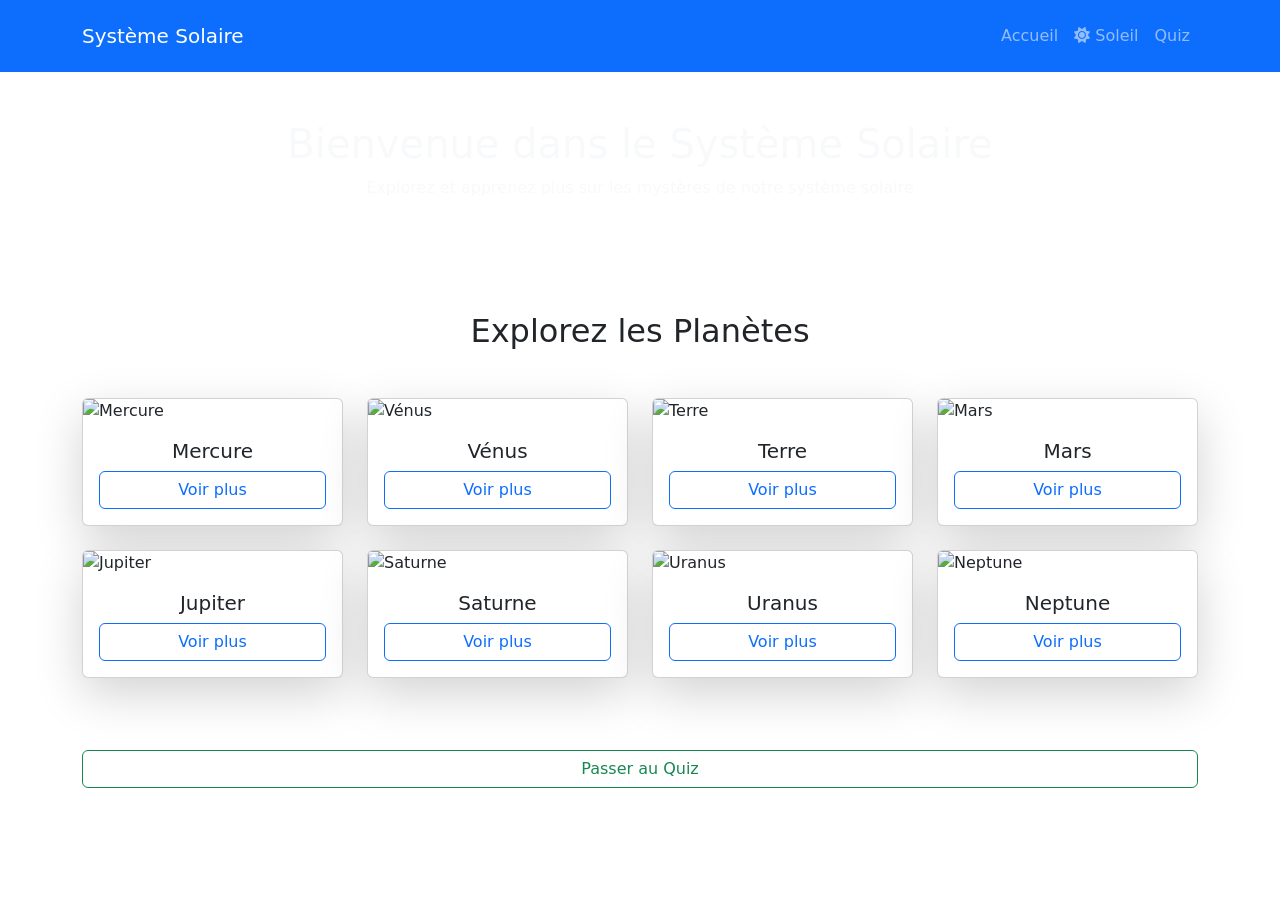
==== index.html @ 46d624e4 "html" ====
<!DOCTYPE html>
<html lang="fr">
<head>
    <meta charset="UTF-8">
    <meta name="viewport" content="width=device-width, initial-scale=1.0">
    <title>Système Solaire Interactif</title>
    <link href="https://cdn.jsdelivr.net/npm/bootstrap@5.3.0/dist/css/bootstrap.min.css" rel="stylesheet">
    <link rel="stylesheet" href="style.css">
    <link rel="stylesheet" href="https://cdnjs.cloudflare.com/ajax/libs/font-awesome/6.0.0-beta3/css/all.min.css">
</head>
<body>

    <!-- Navigation Bar -->
    <nav class="navbar navbar-expand-lg navbar-dark bg-primary py-3">
        <div class="container">
            <a class="navbar-brand" href="index.html">Système Solaire</a>
            <button class="navbar-toggler" type="button" data-bs-toggle="collapse" data-bs-target="#navbarNav" aria-controls="navbarNav" aria-expanded="false" aria-label="Toggle navigation">
                <span class="navbar-toggler-icon"></span>
            </button>
            <div class="collapse navbar-collapse" id="navbarNav">
                <ul class="navbar-nav ms-auto">
                    <li class="nav-item">
                        <a class="nav-link" href="sol.html">Accueil</a>
                    </li>
                    <li class="nav-item">
                        <a class="nav-link" href="sun.html"><i class="fas fa-sun"></i> Soleil</a>
                    </li>
                    <li class="nav-item">
                        <a class="nav-link" href="quiz.html">Quiz</a>
                    </li>
                </ul>
            </div>
        </div>
    </nav>

    <!-- Header Section -->
    <header class="header-section text-center text-light py-5">
        <h1>Bienvenue dans le Système Solaire</h1>
        <p>Explorez et apprenez plus sur les mystères de notre système solaire</p>
    </header>

    <!-- Planets Section -->
    <section id="planets" class="container my-5">
        <h2 class="text-center mb-5">Explorez les Planètes</h2>
        <div class="row justify-content-center">

            <!-- Planet Cards -->
            <div class="col-md-3 mb-4">
                <div class="card planet-card shadow-lg">
                    <img src="https://th.bing.com/th?id=OIP.9H1wqdjFijWxZup99MgnwQHaHZ&w=250&h=249&c=8&rs=1&qlt=90&o=6&dpr=1.3&pid=3.1&rm=2" class="card-img-top" alt="Mercure">
                    <div class="card-body text-center">
                        <h5 class="card-title">Mercure</h5>
                        <a href="planet.html?name=Mercure" class="btn btn-outline-primary w-100">Voir plus</a>
                    </div>
                </div>
            </div>

            <div class="col-md-3 mb-4">
                <div class="card planet-card shadow-lg">
                    <img src="https://th.bing.com/th/id/OIP.YAyo6GYBnQLCsGMx4Mv5ygHaHa?w=207&h=207&c=7&r=0&o=5&dpr=1.3&pid=1.7" class="card-img-top" alt="Vénus">
                    <div class="card-body text-center">
                        <h5 class="card-title">Vénus</h5>
                        <a href="planet.html?name=Vénus" class="btn btn-outline-primary w-100">Voir plus</a>
                    </div>
                </div>
            </div>

            <div class="col-md-3 mb-4">
                <div class="card planet-card shadow-lg">
                    <img src="https://upload.wikimedia.org/wikipedia/commons/9/97/The_Earth_seen_from_Apollo_17.jpg" class="card-img-top" alt="Terre">
                    <div class="card-body text-center">
                        <h5 class="card-title">Terre</h5>
                        <a href="planet.html?name=Terre" class="btn btn-outline-primary w-100">Voir plus</a>
                    </div>
                </div>
            </div>

            <div class="col-md-3 mb-4">
                <div class="card planet-card shadow-lg">
                    <img src="https://th.bing.com/th/id/OIP.C-wlqwznUS-AUs5MKNgfHAHaHQ?w=209&h=205&c=7&r=0&o=5&dpr=1.3&pid=1.7" class="card-img-top" alt="Mars">
                    <div class="card-body text-center">
                        <h5 class="card-title">Mars</h5>
                        <a href="planet.html?name=Mars" class="btn btn-outline-primary w-100">Voir plus</a>
                    </div>
                </div>
            </div>

            <div class="col-md-3 mb-4">
                <div class="card planet-card shadow-lg">
                    <img src="https://th.bing.com/th/id/OIP.q_aVSekcJR5Qf9bzpH1jTAHaHa?w=184&h=184&c=7&r=0&o=5&dpr=1.3&pid=1.7" class="card-img-top" alt="Jupiter">
                    <div class="card-body text-center">
                        <h5 class="card-title">Jupiter</h5>
                        <a href="planet.html?name=Jupiter" class="btn btn-outline-primary w-100">Voir plus</a>
                    </div>
                </div>
            </div>

            <div class="col-md-3 mb-4">
                <div class="card planet-card shadow-lg">
                    <img src="https://th.bing.com/th/id/OIP.LOup40FxIktushsPtOfimwHaEK?w=268&h=180&c=7&r=0&o=5&dpr=1.3&pid=1.7" class="card-img-top" alt="Saturne">
                    <div class="card-body text-center">
                        <h5 class="card-title">Saturne</h5>
                        <a href="planet.html?name=Saturne" class="btn btn-outline-primary w-100">Voir plus</a>
                    </div>
                </div>
            </div>

            <div class="col-md-3 mb-4">
                <div class="card planet-card shadow-lg">
                    <img src="https://th.bing.com/th/id/OIP.IXJnMocYt9mQkfAAn9bJywHaEK?w=321&h=180&c=7&r=0&o=5&dpr=1.3&pid=1.7" class="card-img-top" alt="Uranus">
                    <div class="card-body text-center">
                        <h5 class="card-title">Uranus</h5>
                        <a href="planet.html?name=Uranus" class="btn btn-outline-primary w-100">Voir plus</a>
                    </div>
                </div>
            </div>

            <div class="col-md-3 mb-4">
                <div class="card planet-card shadow-lg">
                    <img src="https://th.bing.com/th/id/OIP.e-OsymCQTs5igSAHF5zq8wHaHa?w=163&h=180&c=7&r=0&o=5&dpr=1.3&pid=1.7" class="card-img-top" alt="Neptune">
                    <div class="card-body text-center">
                        <h5 class="card-title">Neptune</h5>
                        <a href="planet.html?name=Neptune" class="btn btn-outline-primary w-100">Voir plus</a>
                    </div>
                </div>
            </div>

        </div>
        <a href="quiz.html" class="btn btn-outline-success w-100 mt-5">Passer au Quiz</a>
    </section>

    <script src="script.js"></script>
    <script src="https://cdn.jsdelivr.net/npm/bootstrap@5.3.0/dist/js/bootstrap.bundle.min.js"></script>
</body>
</html>
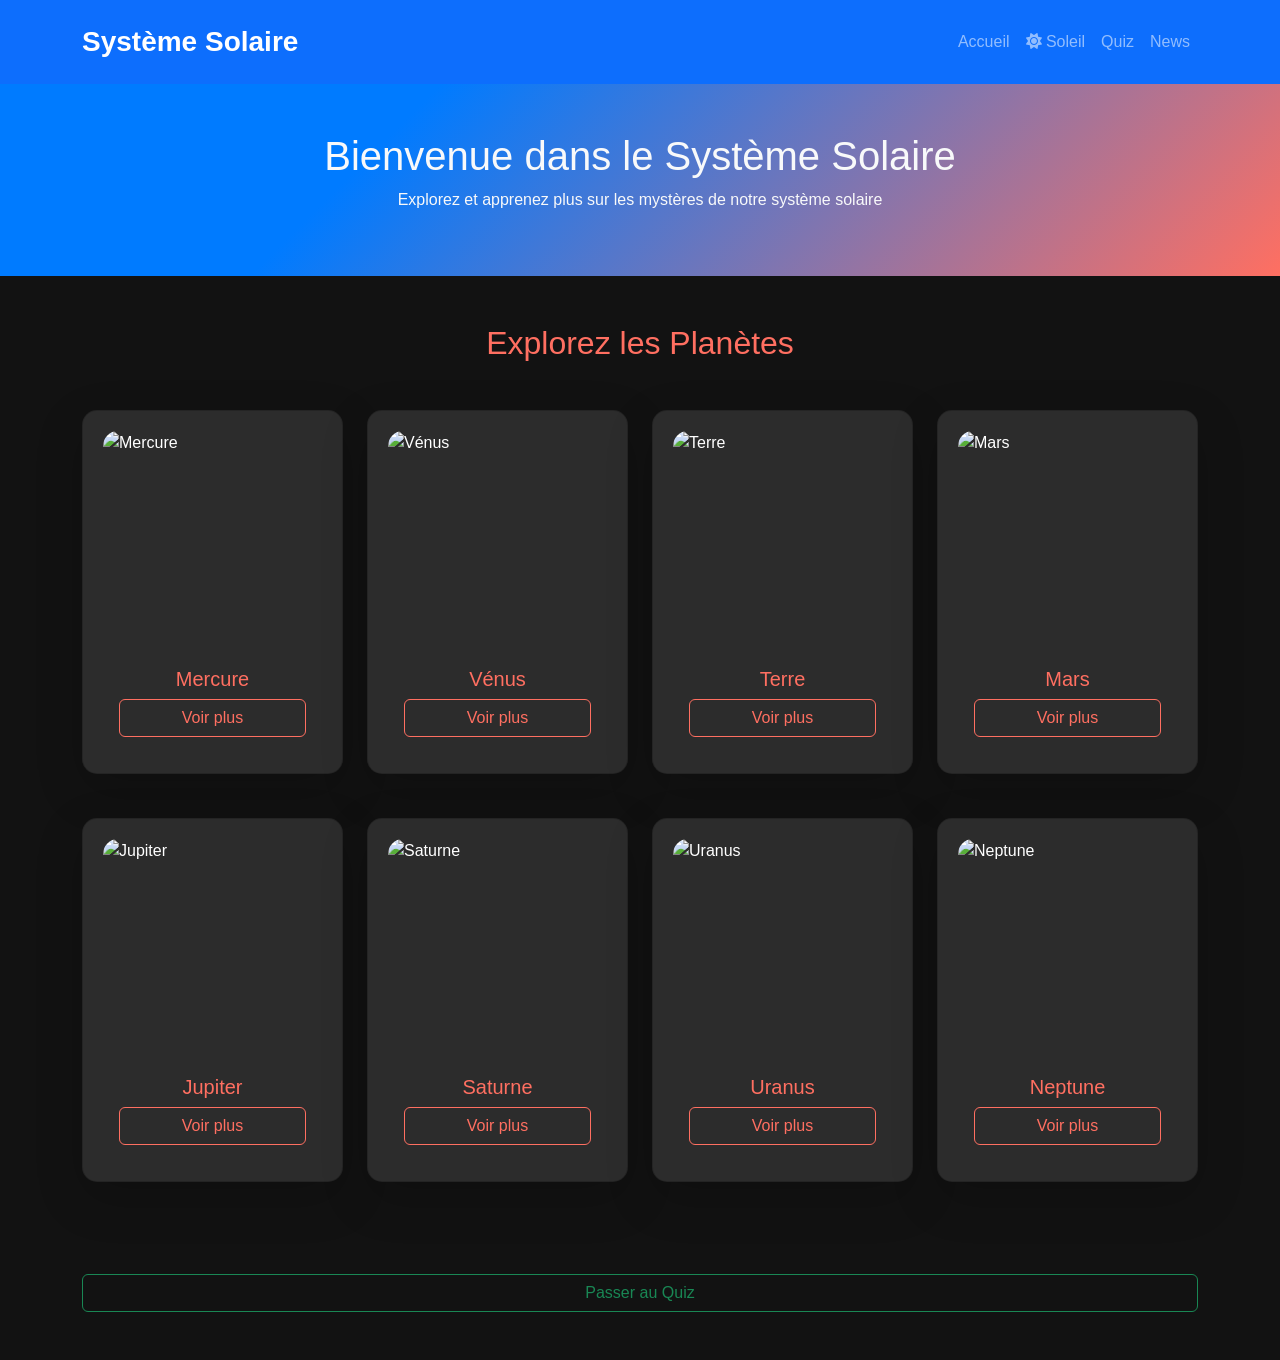
==== commit fc2412d5: "ajoute de news" ====
--- a/index.html
+++ b/index.html
@@ -28,6 +28,10 @@
                     <li class="nav-item">
                         <a class="nav-link" href="quiz.html">Quiz</a>
                     </li>
+                    <li class="nav-item">
+                        <a class="nav-link" href="news.html">News</a>
+                    </li>
+                    
                 </ul>
             </div>
         </div>
--- a/style.css
+++ b/style.css
@@ -0,0 +1,58 @@
+body {
+  font-family: 'Arial', sans-serif;
+  background-color: #121212;
+  color: #f0f0f0;
+  margin: 0;
+  padding: 0;
+}
+
+.navbar-brand {
+  font-weight: bold;
+  font-size: 1.75rem;
+}
+
+.header-section {
+  background: linear-gradient(135deg, #007bff 30%, #ff6f61);
+  padding: 60px 0;
+}
+
+#planets h2, .card-title {
+  color: #ff6f61;
+}
+
+.planet-card {
+  transition: transform 0.3s ease-in-out, box-shadow 0.3s;
+  border-radius: 15px;
+  background: #2c2c2c;
+  color: #ffffff;
+  padding: 20px;
+  margin-bottom: 20px;
+}
+
+.planet-card:hover {
+  transform: scale(1.05);
+  box-shadow: 0px 10px 20px rgba(0, 0, 0, 0.5);
+}
+
+.card-img-top {
+  height: 220px;
+  object-fit: cover;
+  border-top-left-radius: 15px;
+  border-top-right-radius: 15px;
+}
+
+.btn-outline-primary {
+  color: #ff6f61;
+  border-color: #ff6f61;
+}
+
+.btn-outline-primary:hover {
+  background-color: #ff6f61;
+  color: #fff;
+}
+
+#planet-image {
+  width: 100%;
+  height: auto;
+  border-radius: 10px;
+}
